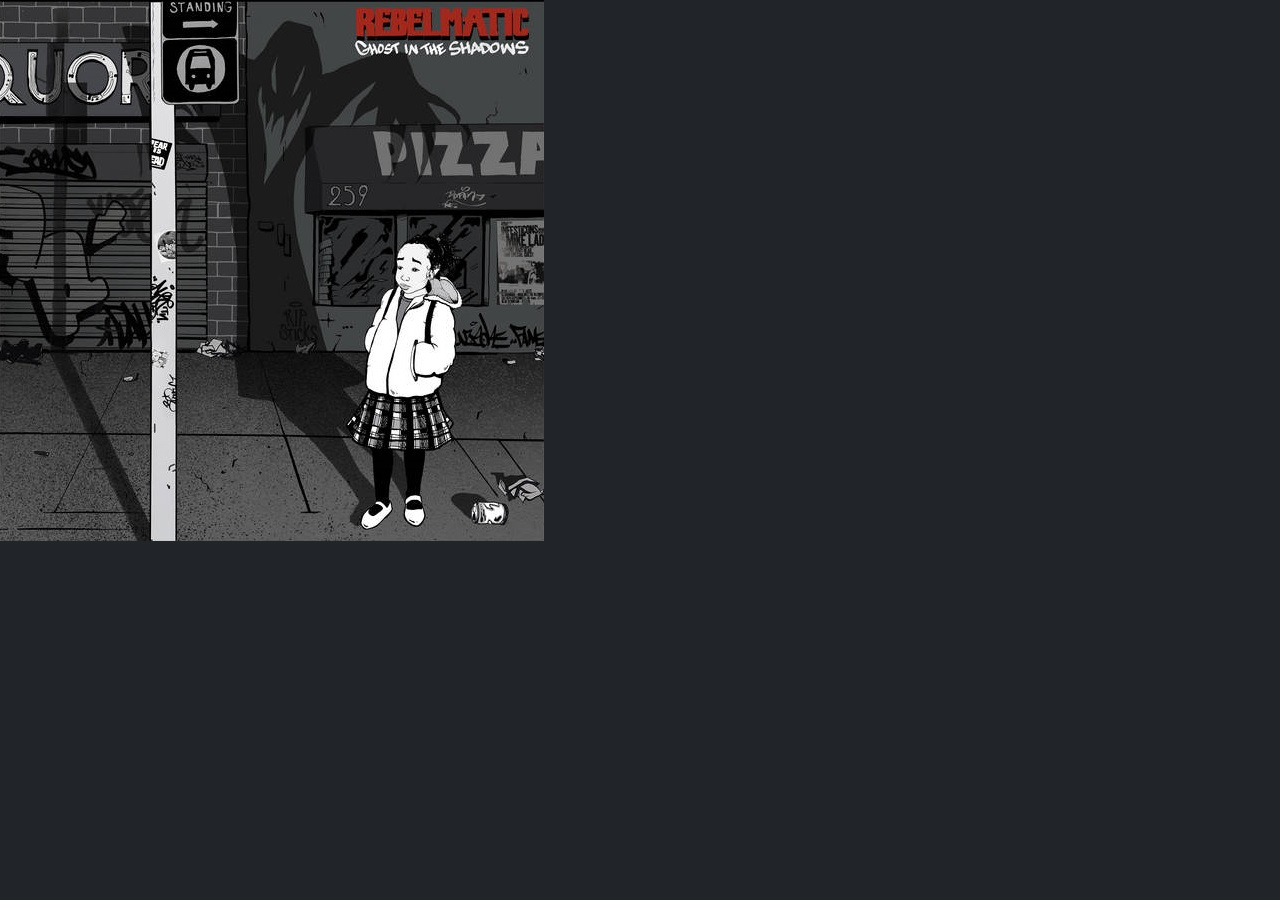
==== contact.html @ d4e97432 "Added Albulm Image to listen.html" ====
<!DOCTYPE html>
<html lang="en">
<head>
    <meta charset="UTF-8">
    <meta http-equiv="X-UA-Compatible" content="IE=edge">
    <meta name="viewport" content="width=device-width, initial-scale=1.0">
    <link rel="stylesheet" href="./style/style.css">
    <title>Rebelmatic | Contact</title>
</head>
<body class="contact-body">
    <section class= grid-col-2">
        <div>
            <img src="./images/Ghost in the Shadows.jpg" alt="Ghost in the Shadows Image">
        </div>
        <div class="contact-form">
            
        </div>
    </section>
</body>
</html>
---- style/style.css ----
/* http://meyerweb.com/eric/tools/css/reset/ 
   v2.0 | 20110126
   License: none (public domain)
*/
html, body, div, span, applet, object, iframe,
h1, h2, h3, h4, h5, h6, p, blockquote, pre,
a, abbr, acronym, address, big, cite, code,
del, dfn, em, img, ins, kbd, q, s, samp,
small, strike, strong, sub, sup, tt, var,
b, u, i, center,
dl, dt, dd, ol, ul, li,
fieldset, form, label, legend,
table, caption, tbody, tfoot, thead, tr, th, td,
article, aside, canvas, details, embed,
figure, figcaption, footer, header, hgroup,
menu, nav, output, ruby, section, summary,
time, mark, audio, video {
  margin: 0;
  padding: 0;
  border: 0;
  font-size: 100%;
  font: inherit;
  vertical-align: baseline;
}

/* HTML5 display-role reset for older browsers */
article, aside, details, figcaption, figure,
footer, header, hgroup, menu, nav, section {
  display: block;
}

body {
  line-height: 1;
}

ol, ul {
  list-style: none;
}

blockquote, q {
  quotes: none;
}

blockquote:before, blockquote:after,
q:before, q:after {
  content: '';
  content: none;
}

table {
  border-collapse: collapse;
  border-spacing: 0;
}

body {
  height: 100%;
  background-color: #212529;
}

h1 {
  font-size: 3rem;
  font-family: sans-serif;
  color: #e9ecef;
}

h1:hover {
  color: #f8f9fa;
}

.container-padding-hor {
  padding-left: 2rem;
  padding-right: 2rem;
}

.container-padding-ver {
  padding-top: 2rem;
  padding-right: 2rem;
}

.container-padding-all {
  padding: 2rem 2rem;
}

.container-margin-mar-hor {
  margin-left: 2rem;
  margin-right: 2rem;
}

.container-margin-mar-ver {
  margin-top: 2rem;
  margin-right: 2rem;
}

.container-margin-mar-all {
  margin: 2rem 2rem;
}

.container-full {
  margin: 0 auto;
  max-width: 100%;
}

.text-center {
  text-align: center;
}

.text-left {
  text-align: left;
}

.text-right {
  text-align: right;
}

.grid-col-2 {
  display: -ms-grid;
  display: grid;
  -ms-grid-columns: 1fr 1fr;
      grid-template-columns: 1fr 1fr;
}

@media (max-width: 63.9375em) {
  .grid-col-2 {
    display: -webkit-box;
    display: -ms-flexbox;
    display: flex;
    -webkit-box-orient: vertical;
    -webkit-box-direction: normal;
        -ms-flex-direction: column;
            flex-direction: column;
  }
}

.grid-col-3 {
  display: -ms-grid;
  display: grid;
  -ms-grid-columns: 1fr 1fr 1fr;
      grid-template-columns: 1fr 1fr 1fr;
}

@media (max-width: 63.9375em) {
  .grid-col-3 {
    -ms-grid-columns: 1fr 1fr;
        grid-template-columns: 1fr 1fr;
  }
}

@media (max-width: 39.9375em) {
  .grid-col-3 {
    display: -webkit-box;
    display: -ms-flexbox;
    display: flex;
    -webkit-box-orient: vertical;
    -webkit-box-direction: normal;
        -ms-flex-direction: column;
            flex-direction: column;
    -webkit-box-pack: center;
        -ms-flex-pack: center;
            justify-content: center;
  }
}

.grid-col-4 {
  display: -ms-grid;
  display: grid;
  -ms-grid-columns: 1fr 1fr 1fr 1fr;
      grid-template-columns: 1fr 1fr 1fr 1fr;
}

@media (max-width: 63.9375em) {
  .grid-col-4 {
    -ms-grid-columns: 1fr 1fr;
        grid-template-columns: 1fr 1fr;
  }
}

@media (max-width: 39.9375em) {
  .grid-col-4 {
    display: -webkit-box;
    display: -ms-flexbox;
    display: flex;
    -webkit-box-pack: center;
        -ms-flex-pack: center;
            justify-content: center;
    -webkit-box-orient: vertical;
    -webkit-box-direction: normal;
        -ms-flex-direction: column;
            flex-direction: column;
  }
}

.grid-col-6 {
  display: -ms-grid;
  display: grid;
  -ms-grid-columns: (1fr)[6];
      grid-template-columns: repeat(6, 1fr);
}

@media (max-width: 63.9375em) {
  .grid-col-6 {
    display: -webkit-box;
    display: -ms-flexbox;
    display: flex;
    -webkit-box-orient: vertical;
    -webkit-box-direction: normal;
        -ms-flex-direction: column;
            flex-direction: column;
  }
}

.grid-col-12 {
  -ms-grid-columns: (1fr)[12];
      grid-template-columns: repeat(12, 1fr);
}

@media (max-width: 63.9375em) {
  .grid-col-12 {
    display: -webkit-box;
    display: -ms-flexbox;
    display: flex;
    -webkit-box-orient: vertical;
    -webkit-box-direction: normal;
        -ms-flex-direction: column;
            flex-direction: column;
  }
}

.grid-row-2 {
  display: -ms-grid;
  display: grid;
  -ms-grid-rows: (1fr)[2];
      grid-template-rows: repeat(2, 1fr);
}

@media (max-width: 63.9375em) {
  .grid-row-2 {
    display: -webkit-box;
    display: -ms-flexbox;
    display: flex;
    -webkit-box-orient: vertical;
    -webkit-box-direction: normal;
        -ms-flex-direction: column;
            flex-direction: column;
  }
}

.grid-row-4 {
  display: -ms-grid;
  display: grid;
  -ms-grid-rows: (1fr)[4];
      grid-template-rows: repeat(4, 1fr);
}

@media (max-width: 63.9375em) {
  .grid-row-4 {
    display: -webkit-box;
    display: -ms-flexbox;
    display: flex;
    -webkit-box-orient: vertical;
    -webkit-box-direction: normal;
        -ms-flex-direction: column;
            flex-direction: column;
  }
}

.grid-row-6 {
  display: -ms-grid;
  display: grid;
  -ms-grid-rows: (1fr)[6];
      grid-template-rows: repeat(6, 1fr);
}

@media (max-width: 63.9375em) {
  .grid-row-6 {
    display: -webkit-box;
    display: -ms-flexbox;
    display: flex;
    -webkit-box-orient: vertical;
    -webkit-box-direction: normal;
        -ms-flex-direction: column;
            flex-direction: column;
  }
}

.grid-row-12 {
  display: -ms-grid;
  display: grid;
  -ms-grid-rows: (1fr)[12];
      grid-template-rows: repeat(12, 1fr);
}

@media (max-width: 63.9375em) {
  .grid-row-12 {
    display: -webkit-box;
    display: -ms-flexbox;
    display: flex;
    -webkit-box-orient: vertical;
    -webkit-box-direction: normal;
        -ms-flex-direction: column;
            flex-direction: column;
  }
}

.flex-jc-c {
  -webkit-box-pack: center;
      -ms-flex-pack: center;
          justify-content: center;
  display: -webkit-box;
  display: -ms-flexbox;
  display: flex;
}

.flex-jc-fs {
  -webkit-box-pack: start;
      -ms-flex-pack: start;
          justify-content: flex-start;
  display: -webkit-box;
  display: -ms-flexbox;
  display: flex;
}

.flex-jc-fe {
  -webkit-box-pack: end;
      -ms-flex-pack: end;
          justify-content: flex-end;
  display: -webkit-box;
  display: -ms-flexbox;
  display: flex;
}

.flex-jc-sa {
  -ms-flex-pack: distribute;
      justify-content: space-around;
  display: -webkit-box;
  display: -ms-flexbox;
  display: flex;
}

.flex-jc-sb {
  -webkit-box-pack: justify;
      -ms-flex-pack: justify;
          justify-content: space-between;
  display: -webkit-box;
  display: -ms-flexbox;
  display: flex;
}

.flex-ai-c {
  -webkit-box-align: center;
      -ms-flex-align: center;
          align-items: center;
  display: -webkit-box;
  display: -ms-flexbox;
  display: flex;
}

.flex-ai-fs {
  -webkit-box-align: start;
      -ms-flex-align: start;
          align-items: flex-start;
  display: -webkit-box;
  display: -ms-flexbox;
  display: flex;
}

.flex-ai-fe {
  -webkit-box-align: end;
      -ms-flex-align: end;
          align-items: flex-end;
  display: -webkit-box;
  display: -ms-flexbox;
  display: flex;
}

.flex-ai-sa {
  -webkit-box-align: space-around;
      -ms-flex-align: space-around;
          align-items: space-around;
  display: -webkit-box;
  display: -ms-flexbox;
  display: flex;
}

.flex-ai-sb {
  -webkit-box-align: space-between;
      -ms-flex-align: space-between;
          align-items: space-between;
  display: -webkit-box;
  display: -ms-flexbox;
  display: flex;
}

@media (min-width: 64em) {
  .hide-for-desktop {
    display: none  !important;
  }
}

@media (max-width: 63.9375em) {
  .hide-for-mobile {
    display: none  !important;
  }
}

.no-scroll {
  overflow: hidden;
}

.no-scroll-x {
  overflow-x: hidden;
}

.no-scroll-y {
  overflow-y: hidden;
}

nav {
  display: -webkit-box;
  display: -ms-flexbox;
  display: flex;
  -webkit-box-orient: horizontal;
  -webkit-box-direction: normal;
      -ms-flex-direction: row;
          flex-direction: row;
  -webkit-box-pack: justify;
      -ms-flex-pack: justify;
          justify-content: space-between;
  -webkit-box-align: center;
      -ms-flex-align: center;
          align-items: center;
  margin-top: 2rem;
  margin-left: 2rem;
  margin-right: 2rem;
}

nav img {
  height: 3rem;
}

nav li {
  display: -webkit-box;
  display: -ms-flexbox;
  display: flex;
  -webkit-box-orient: horizontal;
  -webkit-box-direction: normal;
      -ms-flex-direction: row;
          flex-direction: row;
  font-size: 1rem;
}

nav li ul {
  color: #e9ecef;
  padding-left: 1rem;
  padding-right: 1rem;
}

nav li ul:hover {
  color: #f8f9fa;
}

nav a {
  font-family: sans-serif;
  text-decoration: none;
  color: #f8f9fa;
}

nav .fa-bars {
  color: #e9ecef;
}

nav .fa-bars:hover {
  color: #f8f9fa;
}

#home-background-image {
  position: fixed;
  top: 0;
  right: 0;
  z-index: -1;
  min-height: 100%;
  min-width: 1024px;
  width: 100%;
  height: auto;
}

#shop-now-button-container {
  position: absolute;
  bottom: 5rem;
  left: 50%;
}

#shop-now-button {
  font-size: 1rem;
  padding: 1em 2rem;
  color: #f8f9fa;
  background-color: #343a40;
  border-radius: 2px;
  border: none;
}

#shop-now-button:hover {
  cursor: pointer;
  background-color: #212529;
}

.body-listen {
  display: -webkit-box;
  display: -ms-flexbox;
  display: flex;
  -webkit-box-pack: center;
      -ms-flex-pack: center;
          justify-content: center;
}

.body-listen img {
  width: 90%;
  height: 90%;
  margin-left: auto;
  margin-right: auto;
  -webkit-transition: -webkit-transform ease-in .2s;
  transition: -webkit-transform ease-in .2s;
  transition: transform ease-in .2s;
  transition: transform ease-in .2s, -webkit-transform ease-in .2s;
}

.body-listen img:hover {
  -webkit-transform: scale(1.1);
          transform: scale(1.1);
}

@media (max-width: 39.9375em) {
  .body-listen img {
    width: 80%;
    height: 80%;
    padding-bottom: 1.5rem;
  }
}
/*# sourceMappingURL=style.css.map */
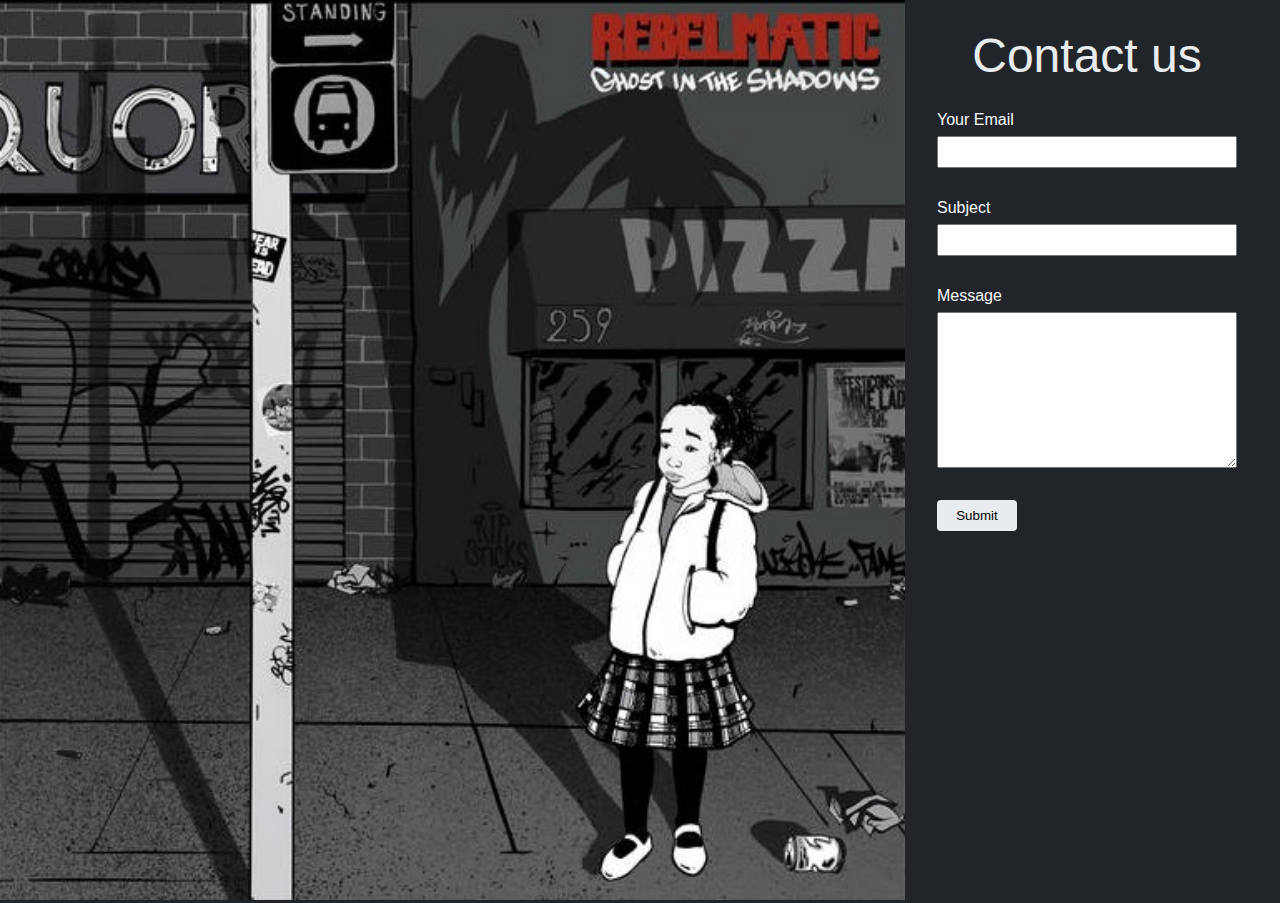
==== commit 8b34ff21: "createde ui of email form" ====
--- a/contact.html
+++ b/contact.html
@@ -7,13 +7,25 @@
     <link rel="stylesheet" href="./style/style.css">
     <title>Rebelmatic | Contact</title>
 </head>
-<body class="contact-body">
-    <section class= grid-col-2">
+<body class="contact-body no-scroll">
+    <section class="grid-col-2" >
         <div>
             <img src="./images/Ghost in the Shadows.jpg" alt="Ghost in the Shadows Image">
         </div>
-        <div class="contact-form">
-            
+        <div class="contact-container" >
+          <!--  <a href = "mailto: bookeraziz@gmail.com">Send Email</a> -->
+            <form class="contact-form" action="">
+                <h1 class="text-center">Contact us</h1>
+                
+                <label for="email">Your Email</label>
+                <input type="text" name="email" id="email">
+                <label for="subject" >Subject</label>
+                <input type="text" name="subject" id="subject">
+                
+                <label for="message">Message</label>
+                <textarea name="message" id="" cols="30" rows="10"></textarea>
+                <button>Submit</button>
+            </form>
         </div>
     </section>
 </body>
--- a/style/style.css
+++ b/style/style.css
@@ -535,4 +535,55 @@
     padding-bottom: 1.5rem;
   }
 }
+
+.contact-body img {
+  height: 100vh;
+}
+
+.contact-body .contact-container {
+  margin-top: 2rem;
+}
+
+.contact-body .contact-form {
+  width: 80%;
+  display: -webkit-box;
+  display: -ms-flexbox;
+  display: flex;
+  -webkit-box-orient: vertical;
+  -webkit-box-direction: normal;
+      -ms-flex-direction: column;
+          flex-direction: column;
+  margin-right: 2rem;
+  margin-left: 2rem;
+}
+
+.contact-body .contact-form h1 {
+  padding-bottom: 2rem;
+}
+
+.contact-body .contact-form input {
+  margin-bottom: 2rem;
+  padding-bottom: .4rem;
+  padding-top: .4rem;
+}
+
+.contact-body .contact-form label {
+  color: #f8f9fa;
+  font-family: sans-serif;
+  padding-bottom: .5rem;
+}
+
+.contact-body .contact-form button {
+  margin-top: 2rem;
+  width: 5rem;
+  background-color: #e9ecef;
+  border: none;
+  border-radius: 4px;
+  padding-top: .5rem;
+  padding-bottom: .5rem;
+}
+
+.contact-body .contact-form button:hover {
+  background-color: #f8f9fa;
+}
 /*# sourceMappingURL=style.css.map */